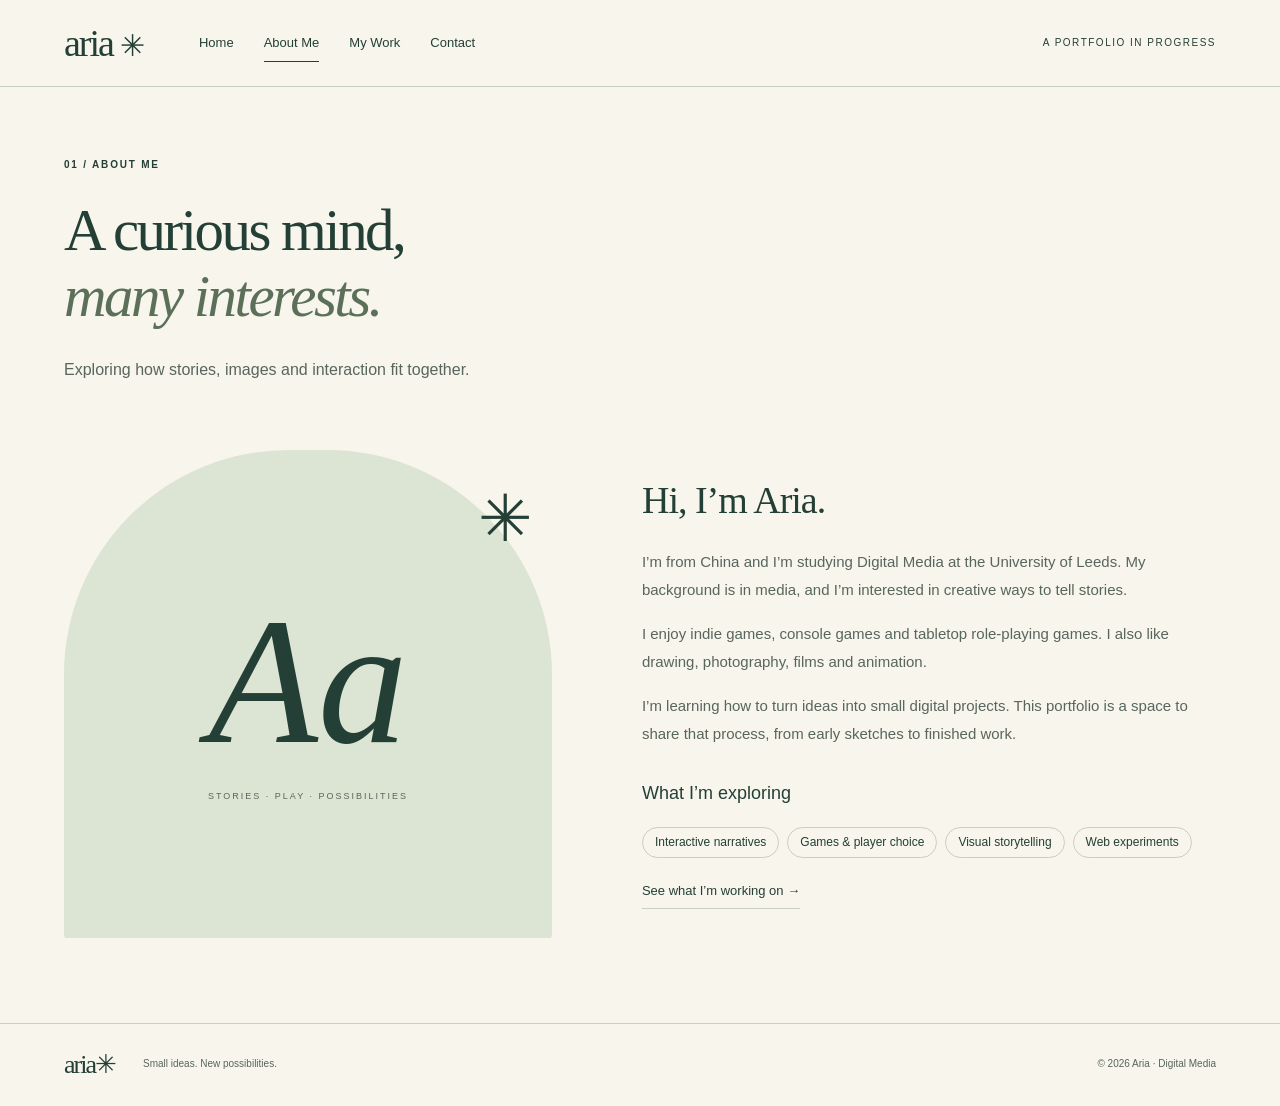
==== about.html @ 72f4a379 "Add Aria’s four-page English portfolio draft and editing guide" ====
<!doctype html>
<html lang="en">
<head>
  <meta charset="utf-8">
  <meta name="viewport" content="width=device-width, initial-scale=1">
  <meta name="description" content="Aria’s digital media portfolio: interactive stories, visual experiments and a learning journey at the University of Leeds.">
  <title>About Me | Aria’s Portfolio</title>
  <link rel="stylesheet" href="portfolio.css">
</head>
<body>
<a class="skip" href="#main">Skip to content</a>
<header class="header"><a class="brand" href="index.html">aria<span aria-hidden="true">✳</span></a><nav aria-label="Main navigation"><a href="index.html">Home</a><a href="about.html" aria-current="page">About Me</a><a href="work.html">My Work</a><a href="contact.html">Contact</a></nav><span class="edition">A PORTFOLIO IN PROGRESS</span></header>
<main id="main">
<section class="page-heading"><p class="eyebrow">01 / ABOUT ME</p><h1>A curious mind,<br><em>many interests.</em></h1><p class="intro">Exploring how stories, images and interaction fit together.</p></section>
<section class="about-layout"><div class="initial-art" aria-hidden="true"><span>Aa</span><p>STORIES · PLAY · POSSIBILITIES</p><b>✳</b></div><div class="prose"><h2>Hi, I’m Aria.</h2><p>I’m from China and I’m studying Digital Media at the University of Leeds. My background is in media, and I’m interested in creative ways to tell stories.</p><p>I enjoy indie games, console games and tabletop role-playing games. I also like drawing, photography, films and animation.</p><p>I’m learning how to turn ideas into small digital projects. This portfolio is a space to share that process, from early sketches to finished work.</p><h3>What I’m exploring</h3><ul class="interests"><li>Interactive narratives</li><li>Games &amp; player choice</li><li>Visual storytelling</li><li>Web experiments</li></ul><a class="text-link" href="work.html">See what I’m working on →</a></div></section></main>
<footer><a class="brand" href="index.html">aria✳</a><p>Small ideas. New possibilities.</p><span>© 2026 Aria · Digital Media</span></footer>
</body>
</html>
---- portfolio.css ----
/* Change these colours to make the template your own. */
:root { --paper:#f7f5ec; --ink:#243f35; --muted:#58665c; --line:#c9cfc2; --green:#dce5d3; --yellow:#eddf9c; }
*{box-sizing:border-box}html{scroll-behavior:smooth}body{margin:0;background:var(--paper);color:var(--ink);font-family:Arial,Helvetica,sans-serif;font-size:16px;line-height:1.65}a{color:inherit}a,summary{-webkit-tap-highlight-color:transparent}a:focus-visible,summary:focus-visible{outline:3px solid #935124;outline-offset:6px}a{text-underline-offset:5px}h1,h2,h3,p{margin-top:0}h1,h2{font-family:Georgia,'Times New Roman',serif;font-weight:400}h1{font-size:clamp(42px,4.6vw,72px);line-height:1.12;letter-spacing:-2.5px;margin-bottom:26px}h1 em{font-weight:400;color:#5c7059}h2{font-size:38px;line-height:1.2;letter-spacing:-1px}h3{font-size:18px;font-weight:500}p{color:var(--muted)}.header,main,footer{max-width:1380px;margin:auto}.header{display:flex;align-items:center;gap:56px;padding:24px 5%;border-bottom:1px solid var(--line)}.brand{font-family:Georgia,serif;font-size:38px;letter-spacing:-2px;text-decoration:none;line-height:1}.brand span{font-size:30px;margin-left:7px}.header nav{display:flex;gap:30px}.header nav a{font-size:13px;text-decoration:none;padding:8px 0;border-bottom:1px solid transparent}.header nav a:hover,.header nav a[aria-current]{border-color:var(--ink)}.edition{font-size:10px;letter-spacing:1.5px;margin-left:auto}.eyebrow{font-size:10px;font-weight:600;letter-spacing:1.8px;color:var(--ink);margin-bottom:24px}.dot{display:inline-block;width:7px;height:7px;border-radius:50%;background:var(--ink);margin-right:7px}.hero{display:grid;grid-template-columns:1.05fr 1fr;gap:50px;align-items:center;padding:75px 5% 85px}.intro{font-size:16px;max-width:450px;line-height:1.8;margin-bottom:30px}.button{display:inline-flex;gap:32px;justify-content:space-between;background:var(--ink);color:var(--paper);padding:13px 23px;text-decoration:none;font-size:13px;border-radius:3px}.button:hover{background:#3b5846}.button span{font-size:20px;line-height:1}.text-link{display:inline-block;font-size:13px;text-decoration:none;border-bottom:1px solid var(--line);padding:6px 0}.hero-copy>.text-link{margin-left:20px}.text-link:hover{border-color:var(--ink)}.studio{position:relative;min-height:490px;background:var(--green);border-radius:160px 160px 12px 12px;background-image:radial-gradient(#adbba7 .65px,transparent .65px);background-size:10px 10px}.studio-caption,.studio-bottom{position:absolute;font-size:8px;letter-spacing:1.4px;left:0;right:0;text-align:center}.studio-caption{top:32px}.studio-bottom{bottom:18px}.story-window{position:absolute;top:93px;left:8%;width:80%;background:var(--paper);border:1px solid var(--ink);box-shadow:7px 9px 0 #adbea3;transform:rotate(-5deg);border-radius:6px;overflow:hidden}.window-bar{display:flex;justify-content:space-between;padding:10px 15px;border-bottom:1px solid var(--ink);font-size:8px;letter-spacing:1px}.window-label{font-size:8px;letter-spacing:2px;margin:24px 22px 12px}.story-question{font-family:Georgia,serif;font-size:34px;line-height:1.2;color:var(--ink);margin:0 22px 22px}.choice{margin:8px 22px;padding:9px;border:1px solid var(--line);font-size:10px;display:flex;justify-content:space-between}.window-foot{font-size:8px;margin:15px 22px 20px}.note{position:absolute;right:-8px;bottom:42px;transform:rotate(8deg);background:var(--yellow);padding:17px 23px 15px;width:215px;box-shadow:2px 4px 3px #243f3514}.note p{font-family:Georgia,serif;color:var(--ink);font-size:21px;line-height:1.25;margin:8px 0}.note-star{font-size:27px}.scribble{font-size:9px}.tape{position:absolute;top:-12px;left:70px;background:#faf9e9b0;transform:rotate(-6deg);width:65px;height:24px}.studio-mark{position:absolute;font-family:Georgia,serif;font-size:80px;bottom:35px;left:35px}.explore{padding:45px 5% 75px;border-top:1px solid var(--line);display:grid;grid-template-columns:.8fr 1.2fr;gap:50px}.explore h2{font-size:47px}.explore-links>a{display:flex;align-items:center;gap:24px;text-decoration:none;border-bottom:1px solid var(--line);padding:17px 0}.explore-links>a:first-child{padding-top:0}.explore-links>a>span{font-size:10px;color:var(--muted)}.explore-links h3{margin:0 0 2px}.explore-links p{font-size:12px;margin:0}.explore-links b{margin-left:auto;font-size:21px;font-weight:400}.explore-links>a:hover h3{text-decoration:underline}footer{border-top:1px solid var(--line);padding:28px 5%;display:flex;align-items:center;gap:28px}footer .brand{font-size:26px}footer p,footer>span{font-size:10px;margin:0}footer>span{margin-left:auto;color:var(--muted)}.page-heading{padding:70px 5% 25px}.page-heading h1{max-width:850px}.page-heading .intro{max-width:600px}.about-layout{padding:10px 5% 85px;display:grid;grid-template-columns:.85fr 1fr;gap:90px;align-items:center}.initial-art{position:relative;background:var(--green);aspect-ratio:1;display:grid;place-content:center;text-align:center;border-radius:46% 46% 3px 3px}.initial-art>span{font-family:Georgia,serif;font-size:clamp(100px,14vw,210px);font-style:italic;line-height:1.2}.initial-art p{font-size:9px;letter-spacing:2px}.initial-art b{position:absolute;top:15px;right:20px;font-size:65px;font-weight:400}.prose h2{margin-bottom:24px}.prose p{font-size:15px;line-height:1.9}.prose h3{margin-top:30px}.interests{list-style:none;padding:0;display:flex;flex-wrap:wrap;gap:8px}.interests li{border:1px solid var(--line);padding:5px 12px;font-size:12px;border-radius:20px}.draft-notice{margin:0 5% 40px;padding:13px 18px;border-left:2px solid #7f9170;background:#eceee3;font-size:12px;color:#46513f}.projects{display:grid;grid-template-columns:repeat(3,minmax(0,1fr));gap:30px;padding:0 5% 65px}.project-art{position:relative;height:270px;padding:25px;margin-bottom:25px;overflow:hidden}.project-art>span{font-size:10px;letter-spacing:2px}.project-art b{position:absolute;bottom:30px;left:25px;font:italic 38px/1.1 Georgia,serif;z-index:1}.project-art i{position:absolute;right:18px;top:15px;font:normal 100px Georgia,serif}.art-one{background:var(--green)}.art-two{background:#e6dccf}.art-three{background:var(--yellow)}.viewfinder{position:absolute;width:150px;height:150px;border:1px solid #716e5c;transform:rotate(15deg);top:30px;right:25px}.viewfinder:after{content:'';position:absolute;inset:18px;border:1px solid #716e5c;border-radius:50%}.projects .eyebrow{font-size:8px;margin-bottom:10px;letter-spacing:1px}.projects h2{font-size:29px;letter-spacing:-.5px;margin-bottom:12px}.projects p{font-size:13px;line-height:1.85}.projects details{border-top:1px solid var(--line);padding:12px 0}.projects summary{cursor:pointer;font-size:12px}.projects details p{padding-top:15px;font-size:12px}.end-note{margin:0 5% 65px;border-top:1px solid var(--line);padding-top:30px;display:flex;justify-content:space-between;align-items:center;gap:20px}.end-note h2{font-size:26px;margin:0}.contact-layout{padding:100px 5%;display:grid;grid-template-columns:1fr .85fr;gap:90px;align-items:center;min-height:650px}.contact-note{font-size:12px;margin-top:20px}.postcard{position:relative;background:var(--green);padding:38px;transform:rotate(3deg);border:1px solid #c1cbb8;box-shadow:9px 10px 0 #e4e5d8}.postcard>span{font-size:9px;letter-spacing:2px}.postcard b{display:block;font:44px/1.15 Georgia,serif;margin:45px 0 30px}.postcard b span{display:inline-block;margin-left:10px}.postcard p{font-size:13px}.postcard a{font-size:12px}.skip{position:absolute;top:-100px;left:12px;background:var(--paper);padding:10px;z-index:5}.skip:focus{top:10px}
@media(min-width:1500px){body{border-left:1px solid var(--line);border-right:1px solid var(--line);max-width:1440px;margin:auto}}
@media(max-width:1000px){.edition{display:none}.header{justify-content:space-between;gap:20px}.hero{gap:30px}.studio{min-height:450px}.hero-copy>.text-link{margin:14px 0 0;display:table}.projects{gap:20px}.project-art{height:230px}.project-art b{font-size:31px}.about-layout,.contact-layout{gap:45px}}
@media(max-width:700px){.header{padding:20px 6%;flex-wrap:wrap;gap:18px}.brand{font-size:32px}.header nav{gap:18px}.header nav a{font-size:11px}h1{font-size:45px;letter-spacing:-1.8px}.hero{grid-template-columns:1fr;padding:45px 6% 50px;gap:40px}.hero .eyebrow{font-size:8px}.studio{min-height:440px;margin:0 8px 0 0;max-width:470px;width:100%;justify-self:center}.note{right:-7px;width:195px;bottom:32px}.explore{grid-template-columns:1fr;padding:35px 6% 50px;gap:10px}.explore h2{font-size:37px}.explore .eyebrow{margin-bottom:12px}footer{padding:25px 6%;flex-wrap:wrap;gap:16px}footer>span{width:100%;margin:0}.page-heading{padding:45px 6% 10px}.about-layout{grid-template-columns:1fr;padding:0 6% 55px;gap:35px}.initial-art{max-width:350px;width:100%;margin:auto}.initial-art>span{font-size:160px}.projects{grid-template-columns:1fr;padding:0 6% 35px;gap:35px}.project-art{height:280px}.project-art b{font-size:42px}.projects h2{font-size:32px}.draft-notice{margin:0 6% 30px}.end-note{margin:0 6% 45px;display:block}.end-note .text-link{margin-top:15px}.contact-layout{grid-template-columns:1fr;padding:50px 6% 65px;gap:45px;min-height:0}.postcard{margin:0 8px;padding:30px}.postcard b{font-size:40px}.intro{font-size:15px}}
@media(max-width:370px){.header nav{width:100%;justify-content:space-between;gap:8px}.story-question{font-size:29px}.story-window{left:6%;width:86%}.note{width:175px;padding:15px}.note p{font-size:18px}}
@media(prefers-reduced-motion:reduce){html{scroll-behavior:auto}}
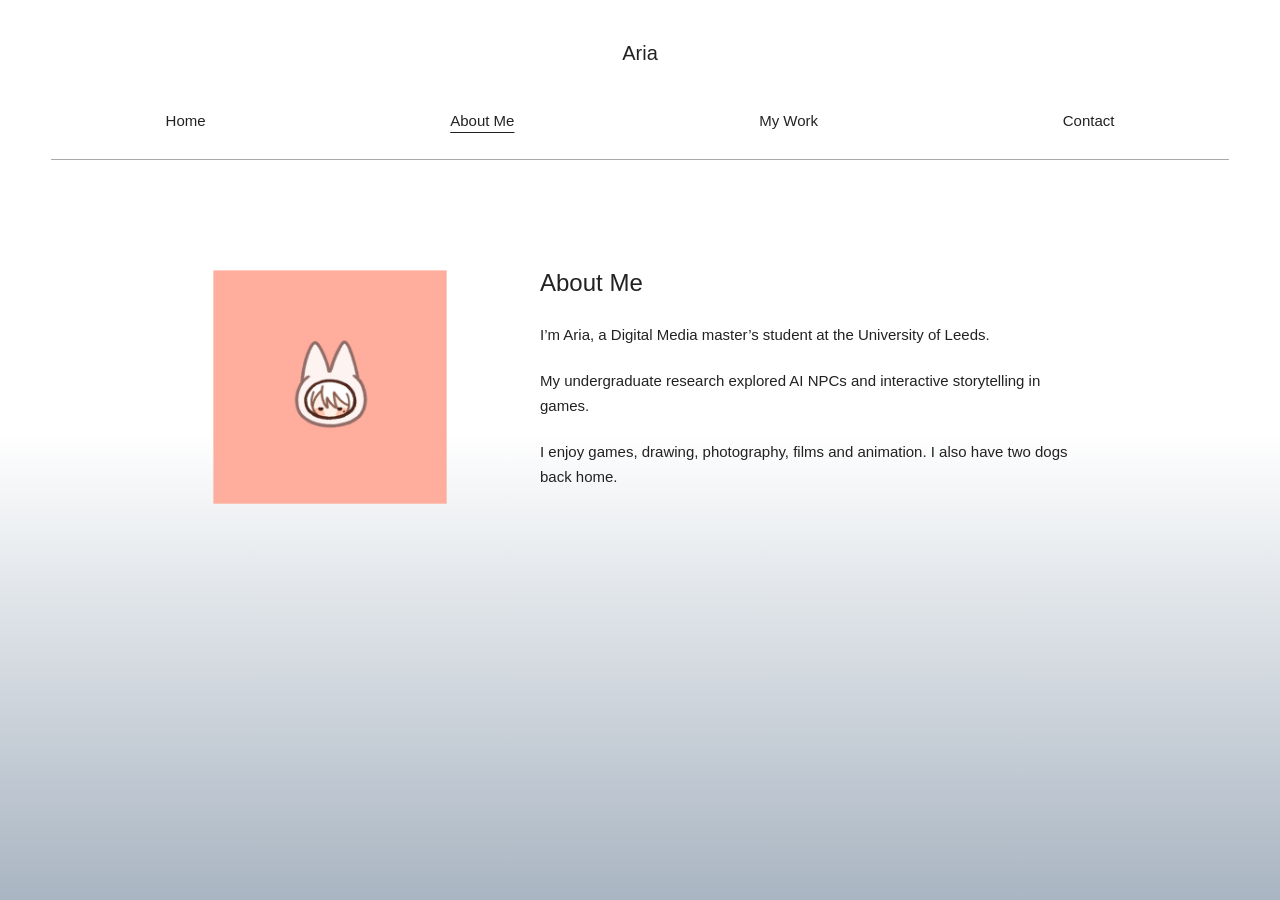
==== commit 7b5ce876: "Simplify portfolio using Aria’s artwork, avatar and undergraduate project QR codes" ====
--- a/about.html
+++ b/about.html
@@ -1,18 +1,32 @@
 <!doctype html>
 <html lang="en">
 <head>
-  <meta charset="utf-8">
-  <meta name="viewport" content="width=device-width, initial-scale=1">
-  <meta name="description" content="Aria’s digital media portfolio: interactive stories, visual experiments and a learning journey at the University of Leeds.">
-  <title>About Me | Aria’s Portfolio</title>
+  <meta charset="UTF-8">
+  <meta name="viewport" content="width=device-width, initial-scale=1.0">
+  <title>About Me | Aria</title>
   <link rel="stylesheet" href="portfolio.css">
 </head>
 <body>
-<a class="skip" href="#main">Skip to content</a>
-<header class="header"><a class="brand" href="index.html">aria<span aria-hidden="true">✳</span></a><nav aria-label="Main navigation"><a href="index.html">Home</a><a href="about.html" aria-current="page">About Me</a><a href="work.html">My Work</a><a href="contact.html">Contact</a></nav><span class="edition">A PORTFOLIO IN PROGRESS</span></header>
-<main id="main">
-<section class="page-heading"><p class="eyebrow">01 / ABOUT ME</p><h1>A curious mind,<br><em>many interests.</em></h1><p class="intro">Exploring how stories, images and interaction fit together.</p></section>
-<section class="about-layout"><div class="initial-art" aria-hidden="true"><span>Aa</span><p>STORIES · PLAY · POSSIBILITIES</p><b>✳</b></div><div class="prose"><h2>Hi, I’m Aria.</h2><p>I’m from China and I’m studying Digital Media at the University of Leeds. My background is in media, and I’m interested in creative ways to tell stories.</p><p>I enjoy indie games, console games and tabletop role-playing games. I also like drawing, photography, films and animation.</p><p>I’m learning how to turn ideas into small digital projects. This portfolio is a space to share that process, from early sketches to finished work.</p><h3>What I’m exploring</h3><ul class="interests"><li>Interactive narratives</li><li>Games &amp; player choice</li><li>Visual storytelling</li><li>Web experiments</li></ul><a class="text-link" href="work.html">See what I’m working on →</a></div></section></main>
-<footer><a class="brand" href="index.html">aria✳</a><p>Small ideas. New possibilities.</p><span>© 2026 Aria · Digital Media</span></footer>
+  <header>
+    <a class="site-name" href="index.html">Aria</a>
+    <nav aria-label="Main navigation">
+      <a href="index.html">Home</a>
+      <a href="about.html" aria-current="page">About Me</a>
+      <a href="work.html">My Work</a>
+      <a href="contact.html">Contact</a>
+    </nav>
+  </header>
+  <main>
+    <section class="about">
+      <img class="avatar" src="images/aria-avatar.png" width="600" height="600" alt="My illustrated avatar on a pink background.">
+      <div>
+        <h1>About Me</h1>
+        <p>I’m Aria, a Digital Media master’s student at the University of Leeds.</p>
+        <p>My undergraduate research explored AI NPCs and interactive storytelling in games.</p>
+        <p>I enjoy games, drawing, photography, films and animation. I also have two dogs back home.</p>
+      </div>
+    </section>
+
+  </main>
 </body>
-</html>+</html>
--- a/portfolio.css
+++ b/portfolio.css
@@ -1,8 +1,189 @@
-/* Change these colours to make the template your own. */
-:root { --paper:#f7f5ec; --ink:#243f35; --muted:#58665c; --line:#c9cfc2; --green:#dce5d3; --yellow:#eddf9c; }
-*{box-sizing:border-box}html{scroll-behavior:smooth}body{margin:0;background:var(--paper);color:var(--ink);font-family:Arial,Helvetica,sans-serif;font-size:16px;line-height:1.65}a{color:inherit}a,summary{-webkit-tap-highlight-color:transparent}a:focus-visible,summary:focus-visible{outline:3px solid #935124;outline-offset:6px}a{text-underline-offset:5px}h1,h2,h3,p{margin-top:0}h1,h2{font-family:Georgia,'Times New Roman',serif;font-weight:400}h1{font-size:clamp(42px,4.6vw,72px);line-height:1.12;letter-spacing:-2.5px;margin-bottom:26px}h1 em{font-weight:400;color:#5c7059}h2{font-size:38px;line-height:1.2;letter-spacing:-1px}h3{font-size:18px;font-weight:500}p{color:var(--muted)}.header,main,footer{max-width:1380px;margin:auto}.header{display:flex;align-items:center;gap:56px;padding:24px 5%;border-bottom:1px solid var(--line)}.brand{font-family:Georgia,serif;font-size:38px;letter-spacing:-2px;text-decoration:none;line-height:1}.brand span{font-size:30px;margin-left:7px}.header nav{display:flex;gap:30px}.header nav a{font-size:13px;text-decoration:none;padding:8px 0;border-bottom:1px solid transparent}.header nav a:hover,.header nav a[aria-current]{border-color:var(--ink)}.edition{font-size:10px;letter-spacing:1.5px;margin-left:auto}.eyebrow{font-size:10px;font-weight:600;letter-spacing:1.8px;color:var(--ink);margin-bottom:24px}.dot{display:inline-block;width:7px;height:7px;border-radius:50%;background:var(--ink);margin-right:7px}.hero{display:grid;grid-template-columns:1.05fr 1fr;gap:50px;align-items:center;padding:75px 5% 85px}.intro{font-size:16px;max-width:450px;line-height:1.8;margin-bottom:30px}.button{display:inline-flex;gap:32px;justify-content:space-between;background:var(--ink);color:var(--paper);padding:13px 23px;text-decoration:none;font-size:13px;border-radius:3px}.button:hover{background:#3b5846}.button span{font-size:20px;line-height:1}.text-link{display:inline-block;font-size:13px;text-decoration:none;border-bottom:1px solid var(--line);padding:6px 0}.hero-copy>.text-link{margin-left:20px}.text-link:hover{border-color:var(--ink)}.studio{position:relative;min-height:490px;background:var(--green);border-radius:160px 160px 12px 12px;background-image:radial-gradient(#adbba7 .65px,transparent .65px);background-size:10px 10px}.studio-caption,.studio-bottom{position:absolute;font-size:8px;letter-spacing:1.4px;left:0;right:0;text-align:center}.studio-caption{top:32px}.studio-bottom{bottom:18px}.story-window{position:absolute;top:93px;left:8%;width:80%;background:var(--paper);border:1px solid var(--ink);box-shadow:7px 9px 0 #adbea3;transform:rotate(-5deg);border-radius:6px;overflow:hidden}.window-bar{display:flex;justify-content:space-between;padding:10px 15px;border-bottom:1px solid var(--ink);font-size:8px;letter-spacing:1px}.window-label{font-size:8px;letter-spacing:2px;margin:24px 22px 12px}.story-question{font-family:Georgia,serif;font-size:34px;line-height:1.2;color:var(--ink);margin:0 22px 22px}.choice{margin:8px 22px;padding:9px;border:1px solid var(--line);font-size:10px;display:flex;justify-content:space-between}.window-foot{font-size:8px;margin:15px 22px 20px}.note{position:absolute;right:-8px;bottom:42px;transform:rotate(8deg);background:var(--yellow);padding:17px 23px 15px;width:215px;box-shadow:2px 4px 3px #243f3514}.note p{font-family:Georgia,serif;color:var(--ink);font-size:21px;line-height:1.25;margin:8px 0}.note-star{font-size:27px}.scribble{font-size:9px}.tape{position:absolute;top:-12px;left:70px;background:#faf9e9b0;transform:rotate(-6deg);width:65px;height:24px}.studio-mark{position:absolute;font-family:Georgia,serif;font-size:80px;bottom:35px;left:35px}.explore{padding:45px 5% 75px;border-top:1px solid var(--line);display:grid;grid-template-columns:.8fr 1.2fr;gap:50px}.explore h2{font-size:47px}.explore-links>a{display:flex;align-items:center;gap:24px;text-decoration:none;border-bottom:1px solid var(--line);padding:17px 0}.explore-links>a:first-child{padding-top:0}.explore-links>a>span{font-size:10px;color:var(--muted)}.explore-links h3{margin:0 0 2px}.explore-links p{font-size:12px;margin:0}.explore-links b{margin-left:auto;font-size:21px;font-weight:400}.explore-links>a:hover h3{text-decoration:underline}footer{border-top:1px solid var(--line);padding:28px 5%;display:flex;align-items:center;gap:28px}footer .brand{font-size:26px}footer p,footer>span{font-size:10px;margin:0}footer>span{margin-left:auto;color:var(--muted)}.page-heading{padding:70px 5% 25px}.page-heading h1{max-width:850px}.page-heading .intro{max-width:600px}.about-layout{padding:10px 5% 85px;display:grid;grid-template-columns:.85fr 1fr;gap:90px;align-items:center}.initial-art{position:relative;background:var(--green);aspect-ratio:1;display:grid;place-content:center;text-align:center;border-radius:46% 46% 3px 3px}.initial-art>span{font-family:Georgia,serif;font-size:clamp(100px,14vw,210px);font-style:italic;line-height:1.2}.initial-art p{font-size:9px;letter-spacing:2px}.initial-art b{position:absolute;top:15px;right:20px;font-size:65px;font-weight:400}.prose h2{margin-bottom:24px}.prose p{font-size:15px;line-height:1.9}.prose h3{margin-top:30px}.interests{list-style:none;padding:0;display:flex;flex-wrap:wrap;gap:8px}.interests li{border:1px solid var(--line);padding:5px 12px;font-size:12px;border-radius:20px}.draft-notice{margin:0 5% 40px;padding:13px 18px;border-left:2px solid #7f9170;background:#eceee3;font-size:12px;color:#46513f}.projects{display:grid;grid-template-columns:repeat(3,minmax(0,1fr));gap:30px;padding:0 5% 65px}.project-art{position:relative;height:270px;padding:25px;margin-bottom:25px;overflow:hidden}.project-art>span{font-size:10px;letter-spacing:2px}.project-art b{position:absolute;bottom:30px;left:25px;font:italic 38px/1.1 Georgia,serif;z-index:1}.project-art i{position:absolute;right:18px;top:15px;font:normal 100px Georgia,serif}.art-one{background:var(--green)}.art-two{background:#e6dccf}.art-three{background:var(--yellow)}.viewfinder{position:absolute;width:150px;height:150px;border:1px solid #716e5c;transform:rotate(15deg);top:30px;right:25px}.viewfinder:after{content:'';position:absolute;inset:18px;border:1px solid #716e5c;border-radius:50%}.projects .eyebrow{font-size:8px;margin-bottom:10px;letter-spacing:1px}.projects h2{font-size:29px;letter-spacing:-.5px;margin-bottom:12px}.projects p{font-size:13px;line-height:1.85}.projects details{border-top:1px solid var(--line);padding:12px 0}.projects summary{cursor:pointer;font-size:12px}.projects details p{padding-top:15px;font-size:12px}.end-note{margin:0 5% 65px;border-top:1px solid var(--line);padding-top:30px;display:flex;justify-content:space-between;align-items:center;gap:20px}.end-note h2{font-size:26px;margin:0}.contact-layout{padding:100px 5%;display:grid;grid-template-columns:1fr .85fr;gap:90px;align-items:center;min-height:650px}.contact-note{font-size:12px;margin-top:20px}.postcard{position:relative;background:var(--green);padding:38px;transform:rotate(3deg);border:1px solid #c1cbb8;box-shadow:9px 10px 0 #e4e5d8}.postcard>span{font-size:9px;letter-spacing:2px}.postcard b{display:block;font:44px/1.15 Georgia,serif;margin:45px 0 30px}.postcard b span{display:inline-block;margin-left:10px}.postcard p{font-size:13px}.postcard a{font-size:12px}.skip{position:absolute;top:-100px;left:12px;background:var(--paper);padding:10px;z-index:5}.skip:focus{top:10px}
-@media(min-width:1500px){body{border-left:1px solid var(--line);border-right:1px solid var(--line);max-width:1440px;margin:auto}}
-@media(max-width:1000px){.edition{display:none}.header{justify-content:space-between;gap:20px}.hero{gap:30px}.studio{min-height:450px}.hero-copy>.text-link{margin:14px 0 0;display:table}.projects{gap:20px}.project-art{height:230px}.project-art b{font-size:31px}.about-layout,.contact-layout{gap:45px}}
-@media(max-width:700px){.header{padding:20px 6%;flex-wrap:wrap;gap:18px}.brand{font-size:32px}.header nav{gap:18px}.header nav a{font-size:11px}h1{font-size:45px;letter-spacing:-1.8px}.hero{grid-template-columns:1fr;padding:45px 6% 50px;gap:40px}.hero .eyebrow{font-size:8px}.studio{min-height:440px;margin:0 8px 0 0;max-width:470px;width:100%;justify-self:center}.note{right:-7px;width:195px;bottom:32px}.explore{grid-template-columns:1fr;padding:35px 6% 50px;gap:10px}.explore h2{font-size:37px}.explore .eyebrow{margin-bottom:12px}footer{padding:25px 6%;flex-wrap:wrap;gap:16px}footer>span{width:100%;margin:0}.page-heading{padding:45px 6% 10px}.about-layout{grid-template-columns:1fr;padding:0 6% 55px;gap:35px}.initial-art{max-width:350px;width:100%;margin:auto}.initial-art>span{font-size:160px}.projects{grid-template-columns:1fr;padding:0 6% 35px;gap:35px}.project-art{height:280px}.project-art b{font-size:42px}.projects h2{font-size:32px}.draft-notice{margin:0 6% 30px}.end-note{margin:0 6% 45px;display:block}.end-note .text-link{margin-top:15px}.contact-layout{grid-template-columns:1fr;padding:50px 6% 65px;gap:45px;min-height:0}.postcard{margin:0 8px;padding:30px}.postcard b{font-size:40px}.intro{font-size:15px}}
-@media(max-width:370px){.header nav{width:100%;justify-content:space-between;gap:8px}.story-question{font-size:29px}.story-window{left:6%;width:86%}.note{width:175px;padding:15px}.note p{font-size:18px}}
-@media(prefers-reduced-motion:reduce){html{scroll-behavior:auto}}
+/* Shared colours, font and spacing for all four pages. */
+* {
+  box-sizing: border-box;
+}
+
+body {
+  margin: 0;
+  min-height: 100vh;
+  color: #222;
+  background: linear-gradient(to bottom, #fff 0%, #fff 48%, #a9b5c2 100%);
+  background-attachment: fixed;
+  font-family: Arial, Helvetica, sans-serif;
+  font-size: 15px;
+  line-height: 1.7;
+}
+
+a {
+  color: inherit;
+  text-decoration: none;
+}
+
+a:hover {
+  text-decoration: underline;
+  text-underline-offset: 5px;
+}
+
+a:focus-visible {
+  outline: 2px solid #444;
+  outline-offset: 6px;
+}
+
+/* Header: name, four page links, one thin line. */
+header {
+  width: 92%;
+  max-width: 1400px;
+  margin: 0 auto;
+  padding-top: 36px;
+  border-bottom: 1px solid #aaa;
+}
+
+.site-name {
+  display: block;
+  width: fit-content;
+  margin: 0 auto 38px;
+  font-size: 20px;
+}
+
+nav {
+  display: flex;
+  justify-content: space-around;
+  gap: 16px;
+  padding-bottom: 25px;
+}
+
+nav a[aria-current="page"] {
+  text-decoration: underline;
+  text-underline-offset: 6px;
+}
+
+main {
+  width: 84%;
+  max-width: 1200px;
+  margin: 0 auto;
+  padding: 52px 0 90px;
+}
+
+h1, h2 {
+  font-weight: normal;
+}
+
+h1 {
+  margin: 0 0 18px;
+  font-size: 24px;
+}
+
+p {
+  margin: 0 0 20px;
+}
+
+/* Home: short introduction and the full drawing. */
+.home-intro {
+  text-align: center;
+  margin-bottom: 40px;
+}
+
+.home-drawing {
+  display: block;
+  width: 100%;
+  height: auto;
+}
+
+/* About: portrait on the left, short text on the right. */
+.about {
+  display: grid;
+  grid-template-columns: 280px 1fr;
+  gap: 70px;
+  align-items: center;
+  max-width: 900px;
+  margin: 35px auto 0;
+}
+
+.avatar {
+  display: block;
+  width: 100%;
+  height: auto;
+}
+
+/* Work: the QR patterns in the original images are the same size.
+   object-fit: none keeps them at that size in matching white frames. */
+.page-title {
+  text-align: center;
+  margin-bottom: 50px;
+}
+
+.work-grid {
+  display: grid;
+  grid-template-columns: repeat(3, minmax(0, 1fr));
+  gap: 36px;
+  text-align: center;
+}
+
+.qr {
+  display: block;
+  width: 100%;
+  height: 220px;
+  object-fit: none;
+  background: white;
+  margin-bottom: 25px;
+}
+
+.work-grid h2 {
+  font-size: 16px;
+  margin: 0 0 7px;
+}
+
+.work-grid p {
+  font-size: 13px;
+}
+
+/* Contact: just the email address. */
+.contact {
+  text-align: center;
+  padding-top: 60px;
+}
+
+.contact a {
+  overflow-wrap: anywhere;
+}
+
+/* Smaller screens: stack the portrait and projects vertically. */
+@media (max-width: 700px) {
+  header {
+    padding-top: 25px;
+  }
+
+  .site-name {
+    margin-bottom: 28px;
+  }
+
+  nav {
+    gap: 10px;
+    font-size: 13px;
+    padding-bottom: 20px;
+  }
+
+  main {
+    width: 88%;
+    padding-top: 35px;
+  }
+
+  .about {
+    grid-template-columns: 1fr;
+    gap: 30px;
+    margin-top: 0;
+  }
+
+  .avatar {
+    width: 220px;
+    max-width: 100%;
+    margin: auto;
+  }
+
+  .work-grid {
+    grid-template-columns: 1fr;
+    gap: 35px;
+    max-width: 340px;
+    margin: auto;
+  }
+}
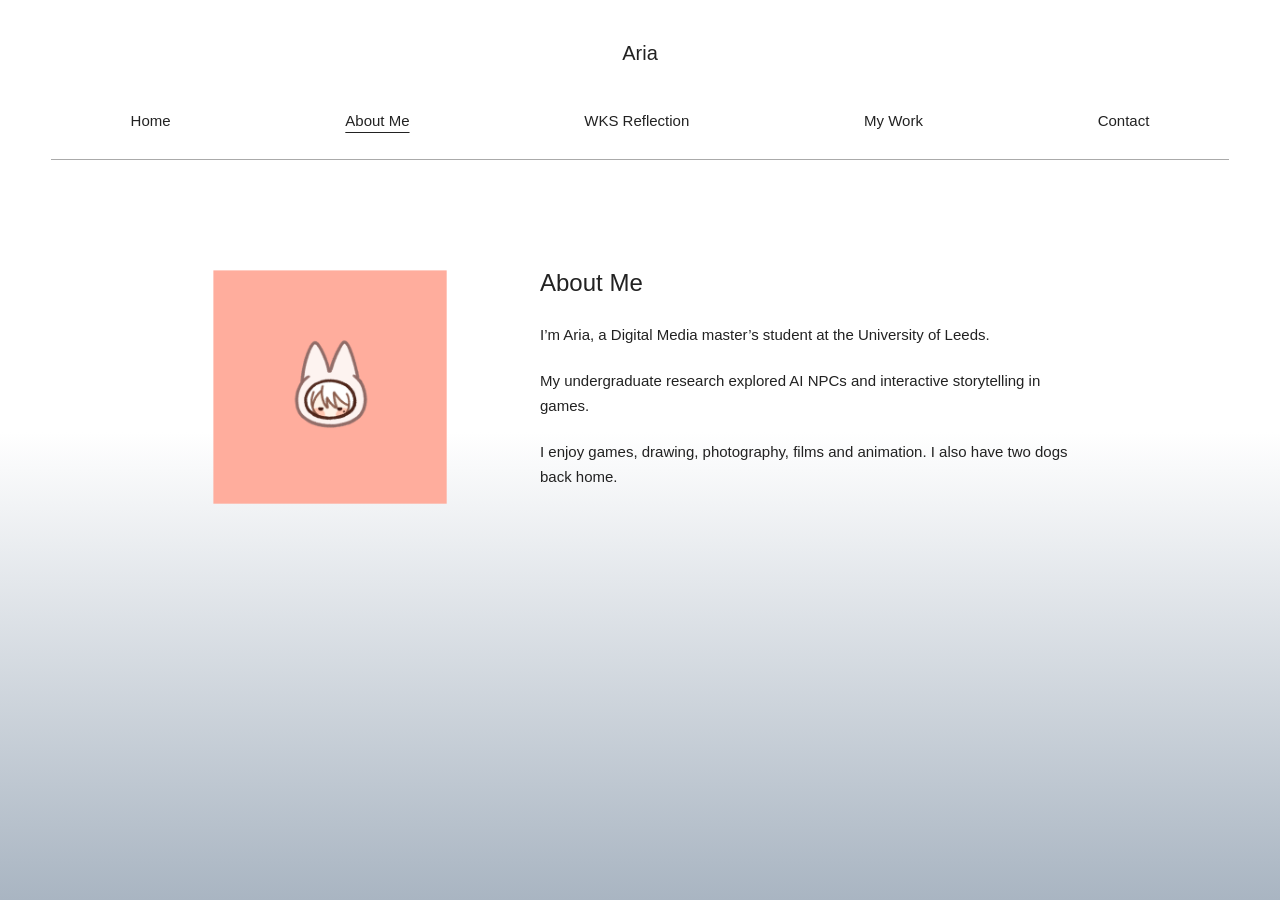
==== commit e354e444: "Add Week 2 workshop reflection and navigation link" ====
--- a/about.html
+++ b/about.html
@@ -12,6 +12,7 @@
     <nav aria-label="Main navigation">
       <a href="index.html">Home</a>
       <a href="about.html" aria-current="page">About Me</a>
+      <a href="wks.html">WKS Reflection</a>
       <a href="work.html">My Work</a>
       <a href="contact.html">Contact</a>
     </nav>
--- a/portfolio.css
+++ b/portfolio.css
@@ -1,4 +1,4 @@
-/* Shared colours, font and spacing for all four pages. */
+/* Shared colours, font and spacing for all pages. */
 * {
   box-sizing: border-box;
 }
@@ -29,7 +29,7 @@
   outline-offset: 6px;
 }
 
-/* Header: name, four page links, one thin line. */
+/* Header: name, page links, one thin line. */
 header {
   width: 92%;
   max-width: 1400px;
@@ -48,8 +48,13 @@
 nav {
   display: flex;
   justify-content: space-around;
+  flex-wrap: wrap;
   gap: 16px;
   padding-bottom: 25px;
+}
+
+nav a {
+  white-space: nowrap;
 }
 
 nav a[aria-current="page"] {
@@ -187,3 +192,31 @@
     margin: auto;
   }
 }
+
+/* Workshop reflection: short text and one simple illustration. */
+.reflection {
+  max-width: 760px;
+  margin: 0 auto;
+}
+
+.reflection h2 {
+  font-size: 16px;
+  margin: 0 0 28px;
+  color: #4d5966;
+}
+
+.reflection figure {
+  margin: 32px 0 0;
+}
+
+.reflection img {
+  display: block;
+  width: 100%;
+  height: auto;
+}
+
+.reflection figcaption {
+  margin-top: 10px;
+  font-size: 13px;
+  color: #4d5966;
+}
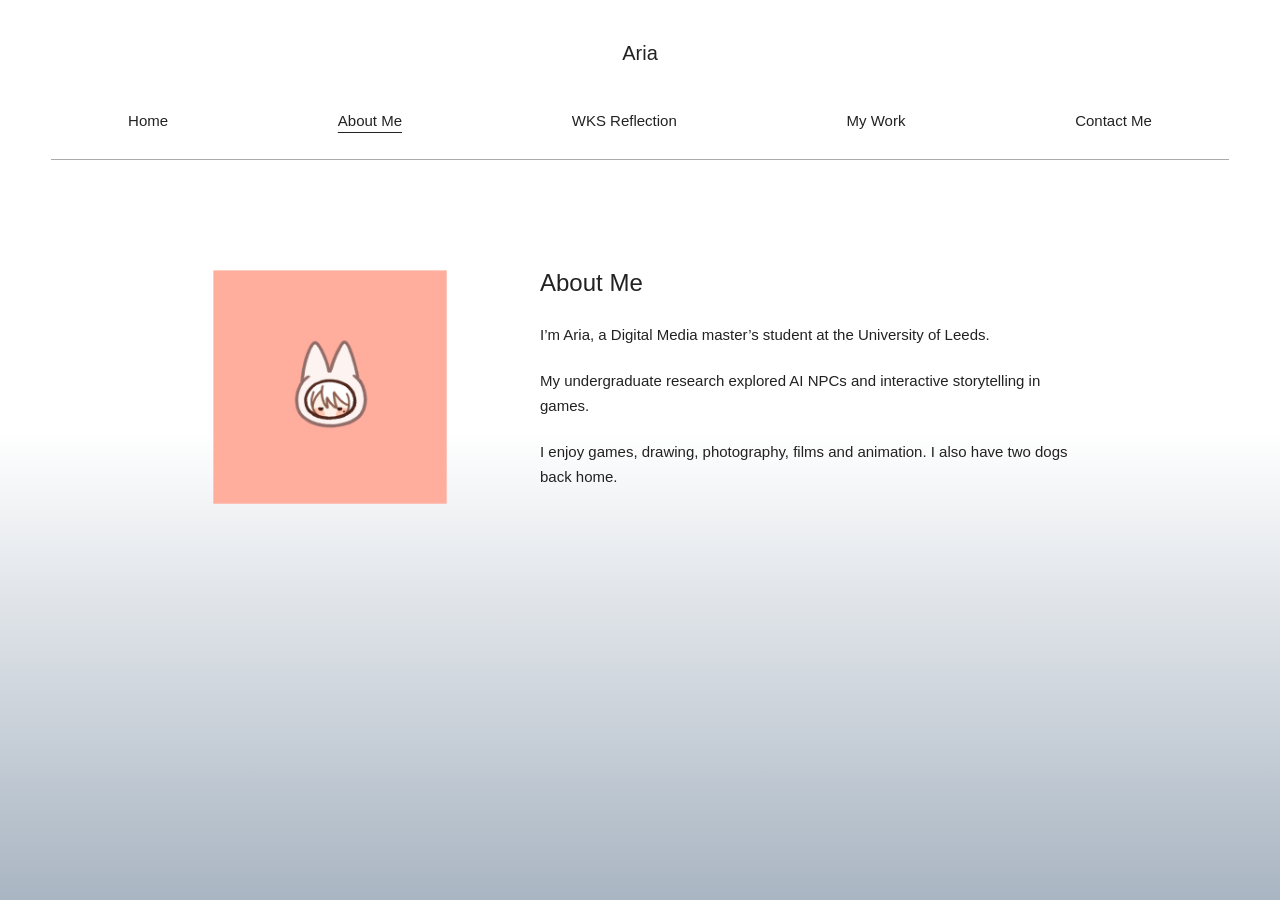
==== commit 0176ee2f: "Tighten reflection spacing and rename Contact Me navigation" ====
--- a/about.html
+++ b/about.html
@@ -4,17 +4,17 @@
   <meta charset="UTF-8">
   <meta name="viewport" content="width=device-width, initial-scale=1.0">
   <title>About Me | Aria</title>
-  <link rel="stylesheet" href="portfolio.css">
+  <link rel="stylesheet" href="portfolio.css?v=20261019-4">
 </head>
 <body>
   <header>
-    <a class="site-name" href="index.html">Aria</a>
+    <a class="site-name" href="index.html?v=20261019-4">Aria</a>
     <nav aria-label="Main navigation">
-      <a href="index.html">Home</a>
-      <a href="about.html" aria-current="page">About Me</a>
-      <a href="wks.html">WKS Reflection</a>
-      <a href="work.html">My Work</a>
-      <a href="contact.html">Contact</a>
+      <a href="index.html?v=20261019-4">Home</a>
+      <a href="about.html?v=20261019-4" aria-current="page">About Me</a>
+      <a href="wks.html?v=20261019-4">WKS Reflection</a>
+      <a href="work.html?v=20261019-4">My Work</a>
+      <a href="contact.html?v=20261019-4">Contact Me</a>
     </nav>
   </header>
   <main>
@@ -27,7 +27,6 @@
         <p>I enjoy games, drawing, photography, films and animation. I also have two dogs back home.</p>
       </div>
     </section>
-
   </main>
 </body>
 </html>
--- a/portfolio.css
+++ b/portfolio.css
@@ -193,30 +193,15 @@
   }
 }
 
-/* Workshop reflection: short text and one simple illustration. */
+/* Workshop reflection: short text and learning points. */
 .reflection {
   max-width: 760px;
   margin: 0 auto;
 }
 
 .reflection h2 {
+  margin: 28px 0 16px;
+  color: #4d5966;
   font-size: 16px;
-  margin: 0 0 28px;
-  color: #4d5966;
-}
-
-.reflection figure {
-  margin: 32px 0 0;
-}
-
-.reflection img {
-  display: block;
-  width: 100%;
-  height: auto;
-}
-
-.reflection figcaption {
-  margin-top: 10px;
-  font-size: 13px;
-  color: #4d5966;
-}
+}
+
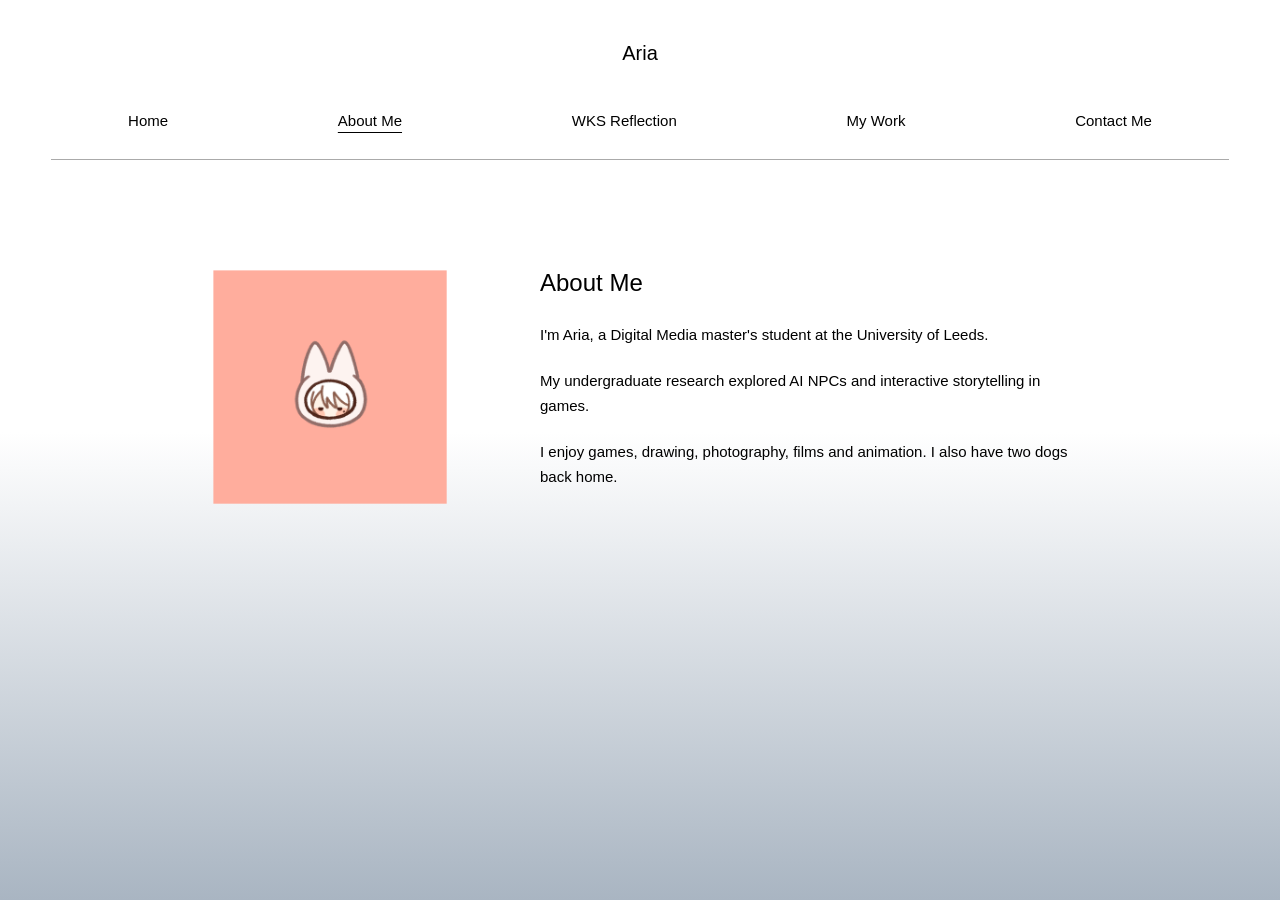
==== commit 23a6a5a0: "Add Week 6 reflection and original images; standardise typography" ====
--- a/about.html
+++ b/about.html
@@ -4,17 +4,17 @@
   <meta charset="UTF-8">
   <meta name="viewport" content="width=device-width, initial-scale=1.0">
   <title>About Me | Aria</title>
-  <link rel="stylesheet" href="portfolio.css?v=20261019-4">
+  <link rel="stylesheet" href="portfolio.css?v=20261113">
 </head>
 <body>
   <header>
-    <a class="site-name" href="index.html?v=20261019-4">Aria</a>
+    <a class="site-name" href="index.html?v=20261113">Aria</a>
     <nav aria-label="Main navigation">
-      <a href="index.html?v=20261019-4">Home</a>
-      <a href="about.html?v=20261019-4" aria-current="page">About Me</a>
-      <a href="wks.html?v=20261019-4">WKS Reflection</a>
-      <a href="work.html?v=20261019-4">My Work</a>
-      <a href="contact.html?v=20261019-4">Contact Me</a>
+      <a href="index.html?v=20261113">Home</a>
+      <a href="about.html?v=20261113" aria-current="page">About Me</a>
+      <a href="wks.html?v=20261113">WKS Reflection</a>
+      <a href="work.html?v=20261113">My Work</a>
+      <a href="contact.html?v=20261113">Contact Me</a>
     </nav>
   </header>
   <main>
@@ -22,7 +22,7 @@
       <img class="avatar" src="images/aria-avatar.png" width="600" height="600" alt="My illustrated avatar on a pink background.">
       <div>
         <h1>About Me</h1>
-        <p>I’m Aria, a Digital Media master’s student at the University of Leeds.</p>
+        <p>I'm Aria, a Digital Media master's student at the University of Leeds.</p>
         <p>My undergraduate research explored AI NPCs and interactive storytelling in games.</p>
         <p>I enjoy games, drawing, photography, films and animation. I also have two dogs back home.</p>
       </div>
--- a/portfolio.css
+++ b/portfolio.css
@@ -6,7 +6,7 @@
 body {
   margin: 0;
   min-height: 100vh;
-  color: #222;
+  color: #000;
   background: linear-gradient(to bottom, #fff 0%, #fff 48%, #a9b5c2 100%);
   background-attachment: fixed;
   font-family: Arial, Helvetica, sans-serif;
@@ -69,7 +69,7 @@
   padding: 52px 0 90px;
 }
 
-h1, h2 {
+h1, h2, h3 {
   font-weight: normal;
 }
 
@@ -199,9 +199,32 @@
   margin: 0 auto;
 }
 
-.reflection h2 {
+.reflection h2,
+.reflection h3 {
   margin: 28px 0 16px;
-  color: #4d5966;
+  color: #000;
   font-size: 16px;
 }
 
+
+/* Later workshop entries use the same title size and body spacing. */
+.reflection + .reflection {
+  margin-top: 56px;
+}
+
+.reflection h2.reflection-title {
+  margin: 0 0 18px;
+  color: #000;
+  font-size: 24px;
+}
+
+.reflection figure {
+  margin: 28px 0 0;
+}
+
+.reflection img {
+  display: block;
+  width: 100%;
+  height: auto;
+}
+
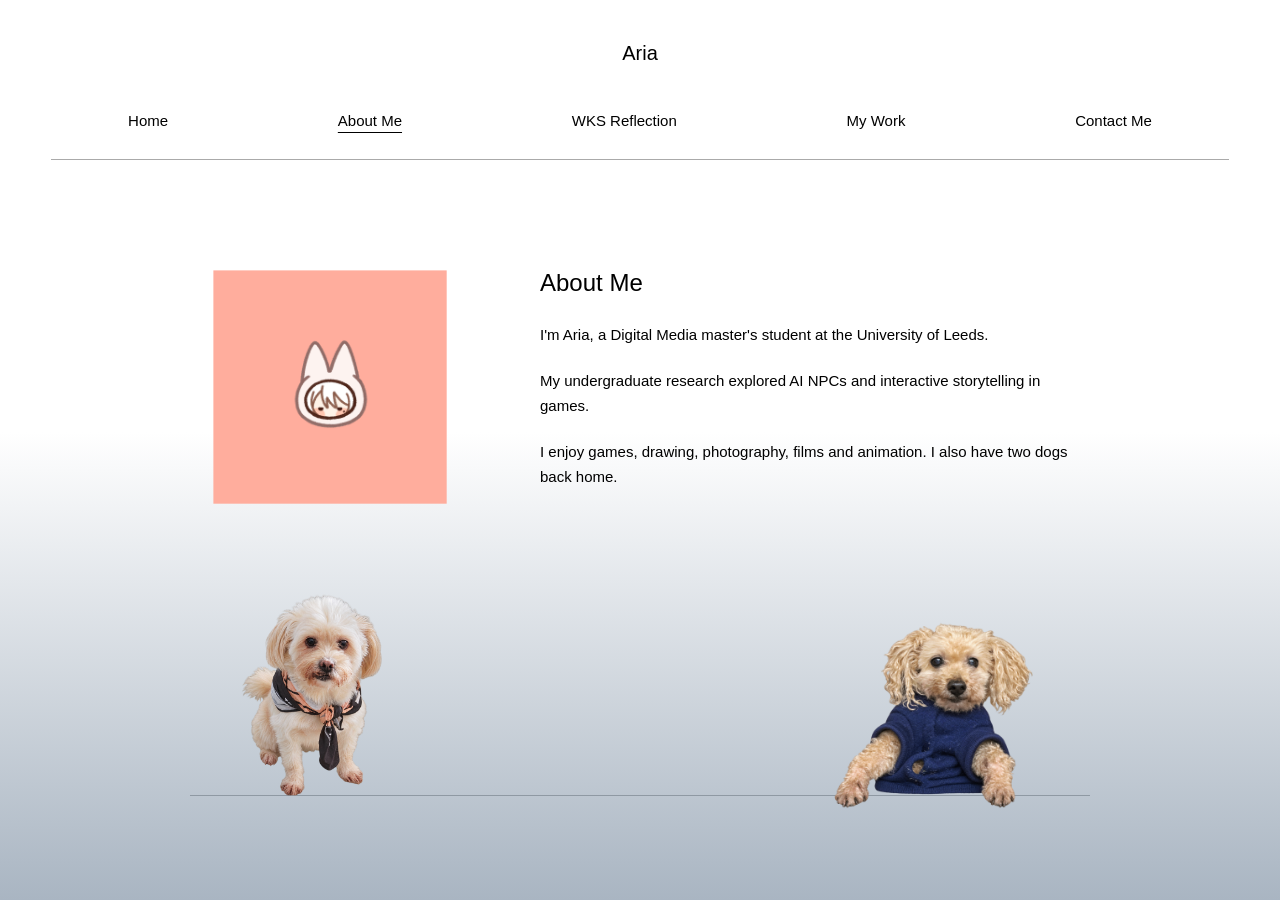
==== commit ac78119e: "Add transparent dog cutouts to About Me and Week 2 coding screenshot" ====
--- a/about.html
+++ b/about.html
@@ -4,7 +4,7 @@
   <meta charset="UTF-8">
   <meta name="viewport" content="width=device-width, initial-scale=1.0">
   <title>About Me | Aria</title>
-  <link rel="stylesheet" href="portfolio.css?v=20261113">
+  <link rel="stylesheet" href="portfolio.css?v=20261113-dogs">
 </head>
 <body>
   <header>
@@ -27,6 +27,12 @@
         <p>I enjoy games, drawing, photography, films and animation. I also have two dogs back home.</p>
       </div>
     </section>
+    <div class="dog-companions" aria-label="My two dogs back home">
+      <img class="dog-sitting" src="images/dog-sitting.png" alt="My cream-coloured dog sitting with a scarf." decoding="async">
+      <div class="dog-peeking">
+        <img src="images/dog-peeking.png" alt="My curly-haired dog in a blue vest peeking over the page edge." decoding="async">
+      </div>
+    </div>
   </main>
 </body>
 </html>
--- a/portfolio.css
+++ b/portfolio.css
@@ -228,3 +228,39 @@
   height: auto;
 }
 
+
+/* The dogs sit on and peek over a simple page edge. */
+.dog-companions {
+  position: relative;
+  display: flex;
+  justify-content: space-between;
+  align-items: flex-end;
+  gap: 32px;
+  max-width: 900px;
+  margin: 64px auto 0;
+  border-bottom: 1px solid #8f99a3;
+}
+.dog-sitting {
+  display: block;
+  width: 170px;
+  height: auto;
+  margin-left: 36px;
+  position: relative;
+  bottom: -1px;
+}
+.dog-peeking {
+  width: 235px;
+  position: relative;
+  bottom: -14px;
+  margin-right: 36px;
+}
+.dog-peeking img {
+  display: block;
+  width: 100%;
+  height: auto;
+}
+@media (max-width: 700px) {
+  .dog-companions { margin-top: 40px; gap: 20px; }
+  .dog-sitting { width: 30%; max-width: 145px; margin-left: 8px; }
+  .dog-peeking { width: 46%; max-width: 200px; bottom: -10px; margin-right: 8px; }
+}
